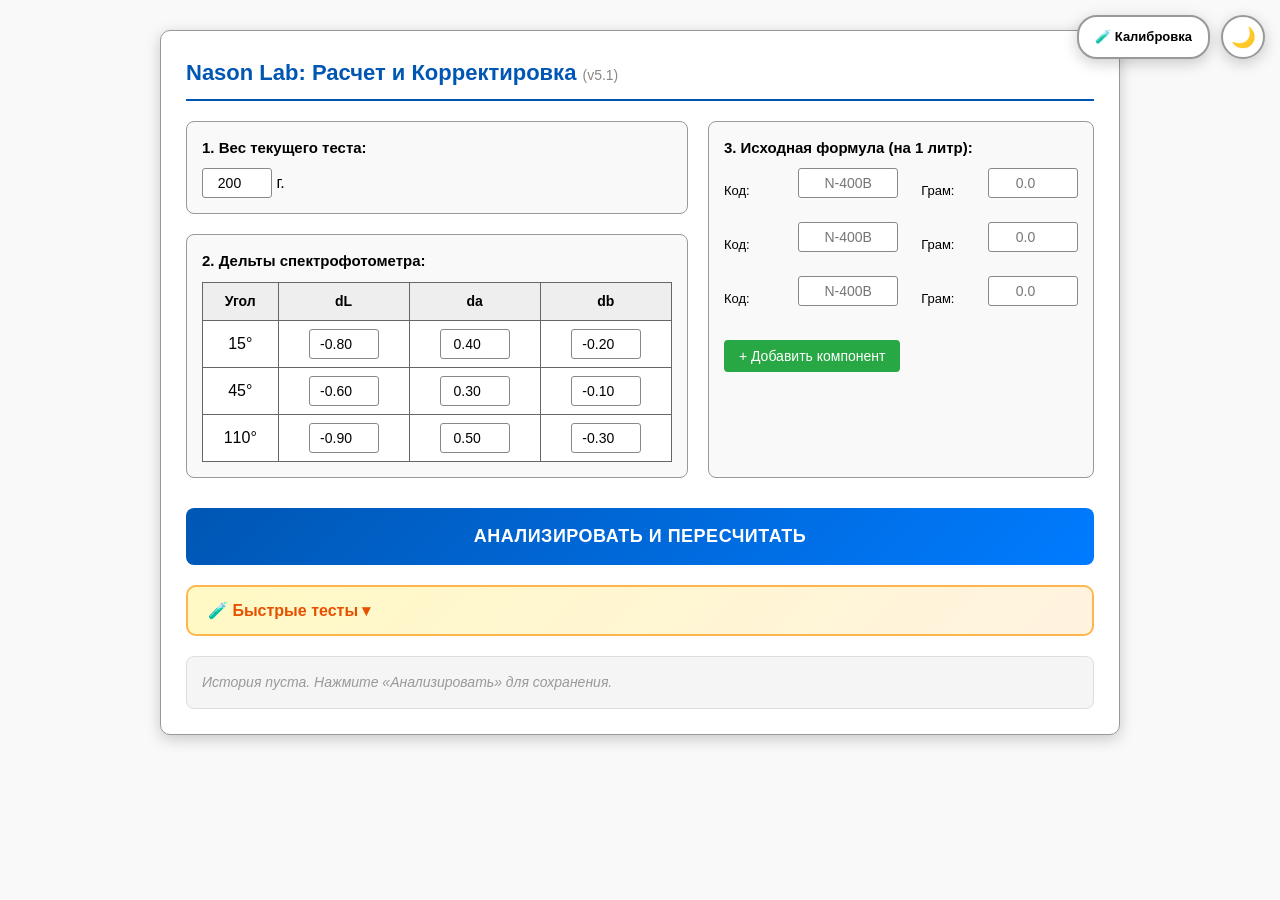
==== index.html @ 90020fb2 "update branch" ====
<!DOCTYPE html>
<html lang="ru">
<head>
    <meta charset="UTF-8">
    <meta name="viewport" content="width=device-width, initial-scale=1.0">
    <title>Nason Lab v5.1</title>
    <link rel="stylesheet" href="style.css">
</head>
<body>

<button class="btn-theme-toggle" id="themeToggle" onclick="toggleTheme()" title="Сменить тему">🌙</button>
<a href="calibration.html" class="btn-calibration-link" title="Калибровка пигментов">🧪 Калибровка</a>

<div class="container">
    <h2>Nason Lab: Расчет и Корректировка <small>(v5.1)</small></h2>

    <div style="display:grid;grid-template-columns:1.3fr 1fr;gap:20px;">
        <!-- ЛЕВАЯ КОЛОНКА: ДАННЫЕ ПРИБОРА -->
        <div>
            <div class="section">
                <strong>1. Вес текущего теста:</strong>
                <input type="number" id="currentWeight" value="200" style="width:70px;"> г.
            </div>
            <div class="section">
                <strong>2. Дельты спектрофотометра:</strong>
                <table>
                    <tr><th>Угол</th><th>dL</th><th>da</th><th>db</th></tr>
                    <tr><td>15°</td><td><input type="number" id="l15" step="0.01" value="-0.80" oninput="validateDelta(this)" onblur="formatDelta(this)" onkeypress="if(event.keyCode===13){this.blur();return false;} return /[0-9.\-]/.test(String.fromCharCode(event.keyCode))"></td><td><input type="number" id="a15" step="0.01" value="0.40" oninput="validateDelta(this)" onblur="formatDelta(this)" onkeypress="if(event.keyCode===13){this.blur();return false;} return /[0-9.\-]/.test(String.fromCharCode(event.keyCode))"></td><td><input type="number" id="b15" step="0.01" value="-0.20" oninput="validateDelta(this)" onblur="formatDelta(this)" onkeypress="if(event.keyCode===13){this.blur();return false;} return /[0-9.\-]/.test(String.fromCharCode(event.keyCode))"></td></tr>
                    <tr><td>45°</td><td><input type="number" id="l45" step="0.01" value="-0.60" oninput="validateDelta(this)" onblur="formatDelta(this)" onkeypress="if(event.keyCode===13){this.blur();return false;} return /[0-9.\-]/.test(String.fromCharCode(event.keyCode))"></td><td><input type="number" id="a45" step="0.01" value="0.30" oninput="validateDelta(this)" onblur="formatDelta(this)" onkeypress="if(event.keyCode===13){this.blur();return false;} return /[0-9.\-]/.test(String.fromCharCode(event.keyCode))"></td><td><input type="number" id="b45" step="0.01" value="-0.10" oninput="validateDelta(this)" onblur="formatDelta(this)" onkeypress="if(event.keyCode===13){this.blur();return false;} return /[0-9.\-]/.test(String.fromCharCode(event.keyCode))"></td></tr>
                    <tr><td>110°</td><td><input type="number" id="l110" step="0.01" value="-0.90" oninput="validateDelta(this)" onblur="formatDelta(this)" onkeypress="if(event.keyCode===13){this.blur();return false;} return /[0-9.\-]/.test(String.fromCharCode(event.keyCode))"></td><td><input type="number" id="a110" step="0.01" value="0.50" oninput="validateDelta(this)" onblur="formatDelta(this)" onkeypress="if(event.keyCode===13){this.blur();return false;} return /[0-9.\-]/.test(String.fromCharCode(event.keyCode))"></td><td><input type="number" id="b110" step="0.01" value="-0.30" oninput="validateDelta(this)" onblur="formatDelta(this)" onkeypress="if(event.keyCode===13){this.blur();return false;} return /[0-9.\-]/.test(String.fromCharCode(event.keyCode))"></td></tr>
                </table>
            </div>
        </div>

        <!-- ПРАВАЯ КОЛОНКА: ФОРМУЛА -->
        <div class="section">
            <strong>3. Исходная формула (на 1 литр):</strong>
            <div id="formulaInputs">
                <div class="formula-row">
                    <span class="label-code">Код:</span>
                    <div class="code-wrapper"><input type="text" class="c-code" value="" placeholder="N-400B" oninput="showPigmentName(this)" onkeypress="return handleCodeEnter(event)"><span class="pigment-label"></span></div>
                    <span class="label-gram">Грам:</span>
                    <input type="number" class="c-val" value="" placeholder="0.0" min="0" step="0.01" oninput="validateGrams(this)" onblur="formatGrams(this)" onkeypress="if(event.keyCode===13){this.blur();return false;} return /[0-9.\-]/.test(String.fromCharCode(event.keyCode))">
                </div>
                <div class="formula-row">
                    <span class="label-code">Код:</span>
                    <div class="code-wrapper"><input type="text" class="c-code" value="" placeholder="N-400B" oninput="showPigmentName(this)" onkeypress="return handleCodeEnter(event)"><span class="pigment-label"></span></div>
                    <span class="label-gram">Грам:</span>
                    <input type="number" class="c-val" value="" placeholder="0.0" min="0" step="0.01" oninput="validateGrams(this)" onblur="formatGrams(this)" onkeypress="if(event.keyCode===13){this.blur();return false;} return /[0-9.\-]/.test(String.fromCharCode(event.keyCode))">
                </div>
                <div class="formula-row">
                    <span class="label-code">Код:</span>
                    <div class="code-wrapper"><input type="text" class="c-code" value="" placeholder="N-400B" oninput="showPigmentName(this)" onkeypress="return handleCodeEnter(event)"><span class="pigment-label"></span></div>
                    <span class="label-gram">Грам:</span>
                    <input type="number" class="c-val" value="" placeholder="0.0" min="0" step="0.01" oninput="validateGrams(this)" onblur="formatGrams(this)" onkeypress="if(event.keyCode===13){this.blur();return false;} return /[0-9.\-]/.test(String.fromCharCode(event.keyCode))">
                </div>
            </div>
            <button class="btn-add" onclick="addRow()">+ Добавить компонент</button>
        </div>
    </div>

    <button class="btn-calc" onclick="calculate()">АНАЛИЗИРОВАТЬ И ПЕРЕСЧИТАТЬ</button>

    <!-- ПАНЕЛЬ БЫСТРЫХ ТЕСТОВ -->
    <button class="btn-quick-tests-toggle" onclick="toggleQuickTests()">🧪 Быстрые тесты ▾</button>
    <div class="quick-tests-panel" id="quickTestsPanel" style="display:none;">
        <h4>🧪 Быстрые тесты — нажми, чтобы загрузить и рассчитать</h4>
        <div class="test-buttons">
            <button class="btn-test" onclick="loadPreset('silver')">⚪ Серебристый металлик</button>
            <button class="btn-test" onclick="loadPreset('red')">🔴 Красный яркий</button>
            <button class="btn-test" onclick="loadPreset('blue')">🔵 Синий глубокий</button>
            <button class="btn-test" onclick="loadPreset('white_pearl')">⚪ Белый перламутр</button>
            <button class="btn-test" onclick="loadPreset('black')">⚫ Чёрный глубокий</button>
            <button class="btn-test" onclick="loadPreset('yellow')">🟡 Жёлтый лимон</button>
            <button class="btn-test" onclick="loadPreset('green')">🟢 Зелёный изумруд</button>
            <button class="btn-test" onclick="loadPreset('grey')">⚫ Серый нейтральный</button>
            <button class="btn-test" onclick="loadPreset('orange')">🟠 Оранжевый</button>
            <button class="btn-test" onclick="loadPreset('violet')">🟣 Фиолетовый</button>
            <button class="btn-test" onclick="loadPreset('too_light')">⬆️ Слишком светло</button>
            <button class="btn-test" onclick="loadPreset('too_dark')">⬇️ Слишком тёмно</button>
            <button class="btn-test" onclick="loadPreset('too_red')">➡️ Слишком красно</button>
            <button class="btn-test" onclick="loadPreset('too_blue')">⬅️ Слишком сине</button>
        </div>
    </div>

    <div id="report"></div>

    <!-- ИСТОРИЯ -->
    <div class="history-panel" id="historyContainer">
        <h4>📜 История расчётов</h4>
        <p class="history-empty">Нажмите «Анализировать» для сохранения.</p>
    </div>

    <!-- ЭКСПОРТ КАЛИБРОВКИ -->
    <div class="history-panel" id="calExportPanel" style="display:none;">
        <h4>✅ Откалиброванные пигменты</h4>
        <p id="calExportInfo" style="font-size:13px;color:var(--text-secondary);"></p>
        <button class="btn-cal" style="font-size:13px;padding:8px 16px;cursor:pointer;" onclick="exportCalibratedFromMain()">📥 Скачать обновлённую базу (JSON)</button>
    </div>
</div>

<script src="app.js"></script>
<script src="test.js"></script>
<script>
// Экспорт калибровки с главной страницы
function exportCalibratedFromMain() {
    const calibrated = getCalibratedVectors();
    if (Object.keys(calibrated).length === 0) {
        alert('Нет откалиброванных пигментов. Сначала откалибруйте пигменты на странице калибровки.');
        return;
    }
    const exportData = {
        system: 'Nason Basecoat Tint (Calibrated)',
        version: '5.1',
        calibratedDate: new Date().toISOString(),
        note: 'Векторы influence рассчитаны по реальным выкрасам.',
        calibratedPigments: {}
    };
    for (const [code, data] of Object.entries(calibrated)) {
        exportData.calibratedPigments[`N-${code}`] = {
            influence: { dL: data.dL, da: data.da, db: data.db },
            measuredGrams: data.grams,
            baseWeight: data.baseWeight,
            measuredDate: data.date
        };
    }
    const blob = new Blob([JSON.stringify(exportData, null, 2)], { type: 'application/json' });
    const url = URL.createObjectURL(blob);
    const a = document.createElement('a');
    a.href = url;
    a.download = `nason-calibrated-vectors-${new Date().toISOString().slice(0,10)}.json`;
    a.click();
    URL.revokeObjectURL(url);
}
</script>
</body>
</html>
---- style.css ----
/* ============================================
   Nason Lab v4.8 — Стили приложения
   ============================================ */

:root {
    --bg: #ffffff;
    --bg-light: #f9f9f9;
    --bg-section: #f9f9f9;
    --bg-table: #ffffff;
    --bg-th: #eeeeee;
    --bg-input: #ffffff;
    --bg-quick-tests: linear-gradient(135deg, #fff9c4, #fff3e0);
    --bg-quick-tests-btn: #ffffff;
    --bg-report: linear-gradient(135deg, #e8f5e9, #c8e6c9);
    --bg-report-card: rgba(255,255,255,0.7);
    --bg-report-cards-container: #fff3e0;
    --bg-formula-card: #e3f2fd;
    --bg-details: #ffffff;
    --bg-history: #f5f5f5;
    --bg-history-item: #ffffff;
    --bg-delta-bar: #f8f9fa;
    --text: #000000;
    --text-secondary: #666666;
    --text-tertiary: #888888;
    --border: #999999;
    --border-light: #cccccc;
    --border-input: #888888;
    --border-table: #666666;
    --accent: #0056b3;
    --accent-hover: #004494;
    --success: #28a745;
    --danger: #dc3545;
    --orange: #ff9800;
    --shadow: 0 4px 15px rgba(0,0,0,0.2);
    --radius: 10px;
}

/* Тёмная тема */
:root.dark-theme {
    --bg: #121212;
    --bg-light: #0a0a0a;
    --bg-section: #1e1e1e;
    --bg-table: #252525;
    --bg-th: #333333;
    --bg-input: #2d2d2d;
    --bg-quick-tests: linear-gradient(135deg, #1a1200, #2d1f00);
    --bg-quick-tests-btn: #252525;
    --bg-report: linear-gradient(135deg, #0a2e0a, #0a2020);
    --bg-report-card: #1a1a1a;
    --bg-report-cards-container: #2d1f00;
    --bg-formula-card: #0a1a2e;
    --bg-details: #252525;
    --bg-history: #1e1e1e;
    --bg-history-item: #252525;
    --bg-delta-bar: #252525;
    --text: #ffffff;
    --text-secondary: #d0d0d0;
    --text-tertiary: #888888;
    --border: #404040;
    --border-light: #505050;
    --border-input: #505050;
    --border-table: #505050;
    --accent: #5cb3ff;
    --accent-hover: #7dc4ff;
    --success: #7dd87d;
    --danger: #ff6b6b;
    --orange: #ffb74d;
    --shadow: 0 4px 15px rgba(0,0,0,0.6);
}

* { box-sizing: border-box; margin: 0; padding: 0; }

html, body {
    background: var(--bg-light) !important;
    color: var(--text) !important;
    font-family: 'Segoe UI', Arial, sans-serif;
    padding: 15px;
    line-height: 1.5;
    transition: background 0.3s, color 0.3s;
}

.container {
    max-width: 960px;
    margin: auto;
    background: var(--bg) !important;
    padding: 25px;
    border-radius: var(--radius);
    box-shadow: var(--shadow);
    border: 1px solid var(--border);
    transition: background 0.3s, border 0.3s;
}

h2 {
    color: var(--accent);
    border-bottom: 2px solid var(--accent);
    margin: 0 0 20px 0;
    padding-bottom: 10px;
    font-size: 22px;
}

h2 small { color: var(--text-tertiary); font-size: 14px; font-weight: normal; }

.section {
    background: var(--bg-section) !important;
    padding: 15px;
    border-radius: 8px;
    margin-bottom: 20px;
    border: 1px solid var(--border);
    transition: background 0.3s, border 0.3s;
}

.section strong {
    display: block;
    margin-bottom: 8px;
    font-size: 15px;
}

/* Таблицы */
table {
    width: 100%;
    border-collapse: collapse;
    background: var(--bg-table) !important;
    margin-top: 10px;
}

th, td {
    border: 1px solid var(--border-table);
    padding: 8px;
    text-align: center;
    color: var(--text) !important;
}

th {
    background: var(--bg-th) !important;
    font-weight: bold;
    font-size: 14px;
}

/* Поля ввода */
input[type="number"],
input[type="text"] {
    max-width: 100px;
    padding: 6px 8px;
    border: 1px solid var(--border-input);
    background: var(--bg-input) !important;
    color: var(--text) !important;
    border-radius: 3px;
    font-size: 14px;
    text-align: center;
}

input[type="number"]:focus,
input[type="text"]:focus {
    outline: none;
    border-color: var(--accent);
    box-shadow: 0 0 0 2px rgba(0,86,179,0.2);
}

/* Ошибка валидации */
.input-error {
    border-color: #dc3545 !important;
    box-shadow: 0 0 0 2px rgba(220,53,69,0.25) !important;
    animation: shake 0.3s ease;
}

@keyframes shake {
    0%, 100% { transform: translateX(0); }
    25% { transform: translateX(-3px); }
    75% { transform: translateX(3px); }
}

/* Поля дельт в таблице — компактные */
.section table input[type="number"] {
    max-width: 70px;
    width: 100%;
}

/* Кнопки */
.btn-calc {
    width: 100%;
    padding: 18px;
    background: linear-gradient(135deg, var(--accent), #007bff);
    color: #ffffff;
    border: none;
    border-radius: 8px;
    font-size: 18px;
    cursor: pointer;
    font-weight: bold;
    margin-top: 10px;
    transition: all 0.2s;
    letter-spacing: 0.5px;
}

.btn-calc:hover {
    background: linear-gradient(135deg, var(--accent-hover), #0069d9);
    box-shadow: 0 4px 12px rgba(0,86,179,0.4);
    transform: translateY(-1px);
}

.btn-calc:active { transform: translateY(0); }

.btn-add {
    background: var(--success);
    color: white;
    border: none;
    padding: 8px 15px;
    border-radius: 4px;
    cursor: pointer;
    margin-top: 10px;
    font-size: 14px;
    transition: background 0.2s;
}

.btn-add:hover { background: #218838; }

.btn-clear-history {
    background: var(--danger);
    color: white;
    border: none;
    padding: 8px 15px;
    border-radius: 4px;
    cursor: pointer;
    font-size: 13px;
    margin-left: 10px;
}

.btn-clear-history:hover { background: #c82333; }

/* Кнопка смены темы */
.btn-theme-toggle {
    position: fixed;
    top: 15px;
    right: 15px;
    width: 44px;
    height: 44px;
    border-radius: 50%;
    border: 2px solid var(--border);
    background: var(--bg);
    color: var(--text);
    font-size: 20px;
    cursor: pointer;
    z-index: 1000;
    transition: all 0.3s;
    display: flex;
    align-items: center;
    justify-content: center;
    box-shadow: var(--shadow);
}

.btn-theme-toggle:hover {
    transform: scale(1.1);
    border-color: var(--accent);
}

.btn-calibration-link {
    position: fixed;
    top: 15px;
    right: 70px;
    padding: 10px 16px;
    border-radius: 20px;
    border: 2px solid var(--border);
    background: var(--bg);
    color: var(--text);
    font-size: 13px;
    font-weight: 600;
    text-decoration: none;
    z-index: 1000;
    transition: all 0.3s;
    display: flex;
    align-items: center;
    gap: 5px;
    box-shadow: var(--shadow);
}

.btn-calibration-link:hover {
    border-color: var(--accent);
    transform: scale(1.05);
}

/* Результат */
#report {
    margin-top: 20px;
    padding: 20px;
    background: var(--bg-report) !important;
    border-left: 6px solid var(--success);
    border-radius: 0 8px 8px 0;
    display: none;
    color: var(--text) !important;
    font-size: 15px;
    animation: fadeIn 0.3s ease;
    transition: background 0.3s;
}

@keyframes fadeIn {
    from { opacity: 0; transform: translateY(10px); }
    to { opacity: 1; transform: translateY(0); }
}

#report h3 { margin-bottom: 12px; }
#report hr { border: none; border-top: 1px solid var(--border-light); margin: 15px 0; }

/* Секции отчёта */
.report-section {
    padding: 15px;
    border-radius: 8px;
    margin: 15px 0;
}

.report-in-tolerance {
    background: var(--bg-report);
    border-left: 5px solid var(--success);
}

.report-corrections {
    background: var(--bg-report-cards-container);
    border-left: 5px solid var(--orange);
}

.report-new-formula {
    background: var(--bg-formula-card);
    border-left: 5px solid var(--accent);
}

/* Карточки коррекций */
.correction-card {
    margin: 8px 0;
    padding: 12px 15px;
    background: var(--bg-report-card);
    border-radius: 6px;
    border-left: 4px solid var(--success);
    transition: background 0.3s;
}

:root:not(.dark-theme) .correction-card {
    background: #ffffff;
    border: 1px solid rgba(0,0,0,0.12);
    box-shadow: 0 1px 3px rgba(0,0,0,0.08);
}

:root.dark-theme .correction-card {
    background: #1e1e1e;
    border: 1px solid rgba(255,255,255,0.1);
}

.correction-card .grams {
    font-size: 18px;
    font-weight: bold;
    color: var(--success);
}

:root.dark-theme .correction-card .grams {
    color: #81c784;
}

.correction-card .pigment-name {
    font-weight: bold;
    color: var(--text);
}

:root.dark-theme .correction-card .pigment-name {
    color: #e0e0e0;
}

.correction-card .reason {
    font-size: 13px;
    color: var(--text-secondary);
    margin-top: 4px;
}

.delta-bar-bg {
    background: var(--bg-delta-bar);
    padding: 12px;
    border-radius: 6px;
    margin: 10px 0;
    transition: background 0.3s;
}

/* Визуализация дельт — градиентные бары */
.delta-bar-container {
    margin: 8px 0;
    display: flex;
    align-items: center;
    gap: 10px;
}

.delta-bar-label {
    min-width: 40px;
    font-weight: bold;
    font-size: 14px;
}

.delta-bar {
    flex: 1;
    height: 28px;
    border-radius: 4px;
    position: relative;
    overflow: hidden;
    border: 1px solid var(--border);
}

:root:not(.dark-theme) .delta-bar {
    border-color: #888;
}

.delta-bar-value {
    position: absolute;
    left: 50%;
    top: 50%;
    transform: translate(-50%, -50%);
    font-weight: bold;
    font-size: 13px;
    text-shadow: 0 1px 2px rgba(0,0,0,0.8), 0 0 4px rgba(0,0,0,0.5);
    color: #ffffff;
    white-space: nowrap;
}

/* В тёмной теме — более яркий текст на барах */
:root.dark-theme .delta-bar-value {
    text-shadow: 0 1px 3px rgba(0,0,0,1), 0 0 6px rgba(0,0,0,0.8);
    color: #ffffff;
}

/* Градиенты для осей */
.delta-bar-lightness {
    /* Светлота: от чёрного (слева, тёмное) к белому (справа, светлое) */
    background: linear-gradient(to right, #000000 0%, #555555 25%, #999999 50%, #cccccc 75%, #ffffff 100%);
}

.delta-bar-redgreen {
    /* a-ось: от зелёного (слева, -a) к красному (справа, +a) */
    background: linear-gradient(to right, #00b300 0%, #66cc66 25%, #ffffff 50%, #ff6666 75%, #cc0000 100%);
}

.delta-bar-yellowblue {
    /* b-ось: от синего (слева, -b) к жёлтому (справа, +b) */
    background: linear-gradient(to right, #0066cc 0%, #3399ff 25%, #ffffff 50%, #ffe066 75%, #ffcc00 100%);
}

/* Индикаторы отклонения */
.deviation-tag {
    display: inline-block;
    padding: 3px 10px;
    border-radius: 12px;
    font-size: 13px;
    font-weight: bold;
    margin: 2px;
}

.deviation-tag.dark {
    background: #37474f;
    color: #eceff1;
}

.deviation-tag.light {
    background: #f5f5f5;
    color: #333;
    border: 1px solid #ccc;
}

.deviation-tag.red {
    background: #ffebee;
    color: #c62828;
    border: 1px solid #ef9a9a;
}

.deviation-tag.green {
    background: var(--bg-report);
    color: var(--success);
    border: 1px solid #a5d6a7;
}

.deviation-tag.yellow {
    background: #fff8e1;
    color: #f57f17;
    border: 1px solid #ffe082;
}

.deviation-tag.blue {
    background: #e3f2fd;
    color: #1565c0;
    border: 1px solid #90caf9;
}

.deviation-tag.ok {
    background: var(--bg-report);
    color: var(--success);
    border: 1px solid #4caf50;
}

/* Формула — строки компонентов */
.formula-row {
    display: grid;
    grid-template-columns: auto 130px auto 90px;
    align-items: start;
    gap: 4px 8px;
    margin-bottom: 8px;
}

.formula-row input { width: 100%; text-align: center; }

/* Метки */
.label-code {
    font-size: 13px;
    white-space: nowrap;
    align-self: center;
}

.label-gram {
    font-size: 13px;
    white-space: nowrap;
    align-self: center;
}

/* Обёртка для кода + названия */
.code-wrapper {
    display: flex;
    flex-direction: column;
    align-items: center;
}

.code-wrapper input.c-code {
    margin-bottom: 1px;
}

/* Название пигмента под кодом */
.pigment-label {
    font-size: 11px;
    color: #666;
    font-style: italic;
    min-height: 15px;
    line-height: 15px;
    width: 100%;
    white-space: nowrap;
    overflow: hidden;
    text-overflow: ellipsis;
    text-align: center;
}

/* История */
.history-panel {
    margin-top: 20px;
    padding: 15px;
    background: #f5f5f5 !important;
    border-radius: 8px;
    border: 1px solid #ddd;
}

.history-panel h4 {
    margin-bottom: 10px;
    color: #333;
}

.history-item {
    background: white;
    border: 1px solid #ddd;
    border-radius: 6px;
    padding: 10px 12px;
    margin-bottom: 8px;
    cursor: pointer;
    transition: all 0.2s;
    font-size: 13px;
}

.history-item:hover {
    border-color: var(--blue);
    box-shadow: 0 2px 8px rgba(0,86,179,0.15);
}

.history-item .history-date {
    font-size: 11px;
    color: #888;
}

.history-item .history-summary {
    margin-top: 4px;
    color: #333;
}

.history-empty {
    color: #999;
    font-style: italic;
    font-size: 14px;
}

/* Детали */
details {
    margin-top: 15px;
    background: white;
    border-radius: 6px;
    border: 1px solid #ddd;
}

details summary {
    cursor: pointer;
    padding: 10px 15px;
    font-size: 14px;
    color: #666;
    user-select: none;
}

details summary:hover { color: var(--blue); }

details table { margin: 0; }

/* Утилиты */
.text-center { text-align: center; }
.mt-10 { margin-top: 10px; }
.mb-10 { margin-bottom: 10px; }

/* Адаптивность */
@media (max-width: 700px) {
    .container { padding: 15px; }
    h2 { font-size: 18px; }
    .grid-2 { grid-template-columns: 1fr !important; }
    .test-buttons { grid-template-columns: 1fr !important; }
}

/* Панель быстрых тестов */
.quick-tests-panel {
    margin-top: 15px;
    padding: 20px;
    background: linear-gradient(135deg, #fff9c4, #fff3e0);
    border-radius: 10px;
    border: 2px solid #ffb74d;
}

.quick-tests-panel h4 {
    margin-bottom: 15px;
    color: #e65100;
    font-size: 16px;
}

/* Кнопка переключения быстрых тестов */
.btn-quick-tests-toggle {
    width: 100%;
    padding: 14px 20px;
    background: linear-gradient(135deg, #fff9c4, #fff3e0);
    color: #e65100;
    border: 2px solid #ffb74d;
    border-radius: 10px;
    cursor: pointer;
    font-size: 16px;
    font-weight: 600;
    transition: all 0.2s;
    margin-top: 20px;
    text-align: left;
}

.btn-quick-tests-toggle:hover {
    background: linear-gradient(135deg, #fff3e0, #ffe0b2);
    box-shadow: 0 2px 8px rgba(255,183,77,0.3);
}

.btn-quick-tests-toggle:active {
    transform: scale(0.99);
}

.btn-quick-tests-toggle.expanded {
    border-radius: 10px 10px 0 0;
    margin-top: 25px;
    margin-bottom: 0;
}

.test-buttons {
    display: grid;
    grid-template-columns: repeat(auto-fill, minmax(180px, 1fr));
    gap: 10px;
}

.btn-test {
    background: white;
    color: #333;
    border: 2px solid #ffb74d;
    padding: 12px 15px;
    border-radius: 8px;
    cursor: pointer;
    font-size: 14px;
    font-weight: 600;
    transition: all 0.2s;
    text-align: center;
}

.btn-test:hover {
    background: #ffb74d;
    color: white;
    transform: translateY(-2px);
    box-shadow: 0 4px 12px rgba(255,183,77,0.4);
}

.btn-test:active {
    transform: translateY(0);
}
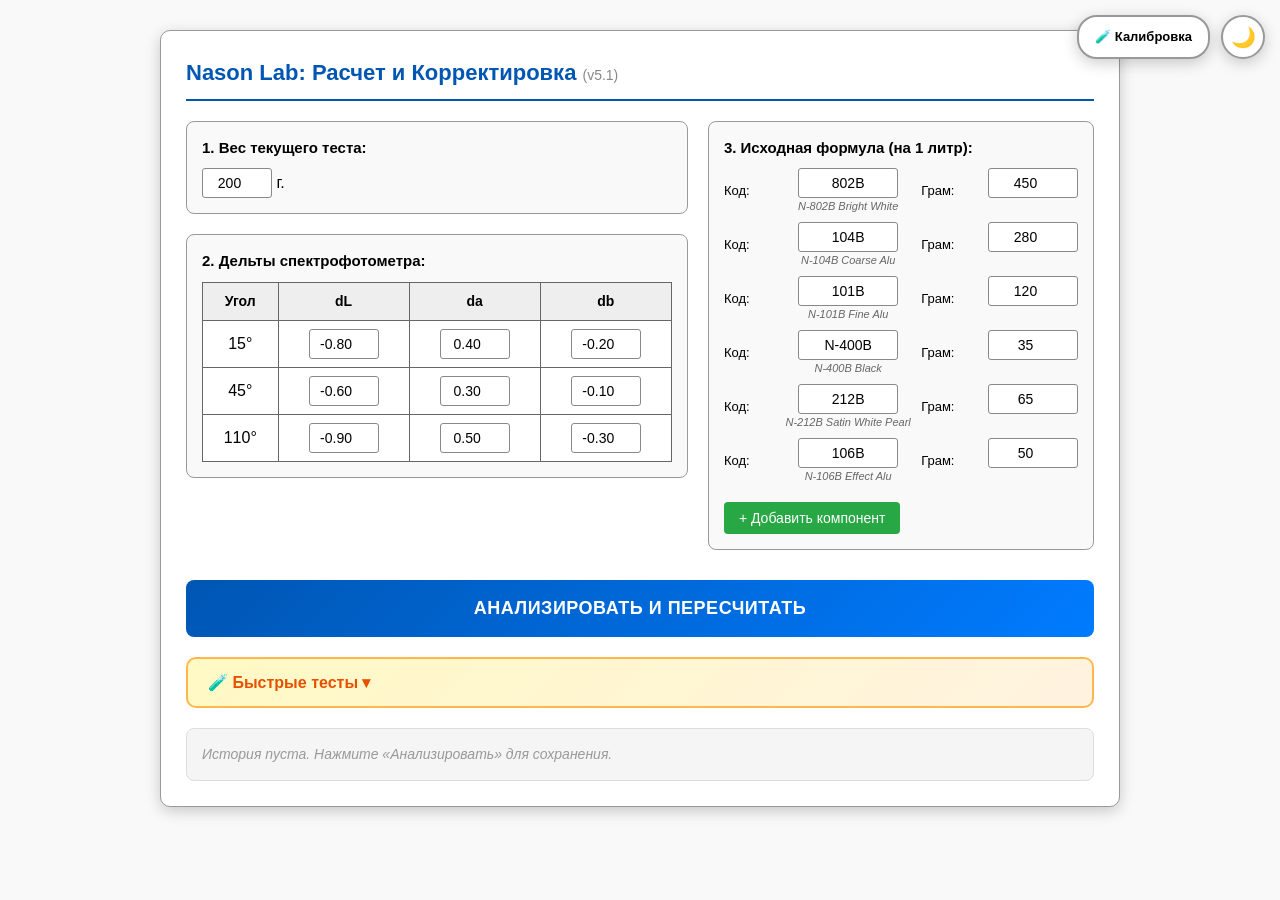
==== commit 7b73c7a2: "добавил проект колор и удалил 2 тестовых .txt файла" ====
--- a/index.html
+++ b/index.html
@@ -38,21 +38,39 @@
             <div id="formulaInputs">
                 <div class="formula-row">
                     <span class="label-code">Код:</span>
-                    <div class="code-wrapper"><input type="text" class="c-code" value="" placeholder="N-400B" oninput="showPigmentName(this)" onkeypress="return handleCodeEnter(event)"><span class="pigment-label"></span></div>
+                    <div class="code-wrapper"><input type="text" class="c-code" value="802B" placeholder="N-400B" oninput="showPigmentName(this)" onkeypress="return handleCodeEnter(event)"><span class="pigment-label"></span></div>
                     <span class="label-gram">Грам:</span>
-                    <input type="number" class="c-val" value="" placeholder="0.0" min="0" step="0.01" oninput="validateGrams(this)" onblur="formatGrams(this)" onkeypress="if(event.keyCode===13){this.blur();return false;} return /[0-9.\-]/.test(String.fromCharCode(event.keyCode))">
+                    <input type="number" class="c-val" value="450" placeholder="0.0" min="0" step="0.01" oninput="validateGrams(this)" onblur="formatGrams(this)" onkeypress="if(event.keyCode===13){this.blur();return false;} return /[0-9.\-]/.test(String.fromCharCode(event.keyCode))">
                 </div>
                 <div class="formula-row">
                     <span class="label-code">Код:</span>
-                    <div class="code-wrapper"><input type="text" class="c-code" value="" placeholder="N-400B" oninput="showPigmentName(this)" onkeypress="return handleCodeEnter(event)"><span class="pigment-label"></span></div>
+                    <div class="code-wrapper"><input type="text" class="c-code" value="104B" placeholder="N-400B" oninput="showPigmentName(this)" onkeypress="return handleCodeEnter(event)"><span class="pigment-label"></span></div>
                     <span class="label-gram">Грам:</span>
-                    <input type="number" class="c-val" value="" placeholder="0.0" min="0" step="0.01" oninput="validateGrams(this)" onblur="formatGrams(this)" onkeypress="if(event.keyCode===13){this.blur();return false;} return /[0-9.\-]/.test(String.fromCharCode(event.keyCode))">
+                    <input type="number" class="c-val" value="280" placeholder="0.0" min="0" step="0.01" oninput="validateGrams(this)" onblur="formatGrams(this)" onkeypress="if(event.keyCode===13){this.blur();return false;} return /[0-9.\-]/.test(String.fromCharCode(event.keyCode))">
                 </div>
                 <div class="formula-row">
                     <span class="label-code">Код:</span>
-                    <div class="code-wrapper"><input type="text" class="c-code" value="" placeholder="N-400B" oninput="showPigmentName(this)" onkeypress="return handleCodeEnter(event)"><span class="pigment-label"></span></div>
+                    <div class="code-wrapper"><input type="text" class="c-code" value="101B" placeholder="N-400B" oninput="showPigmentName(this)" onkeypress="return handleCodeEnter(event)"><span class="pigment-label"></span></div>
                     <span class="label-gram">Грам:</span>
-                    <input type="number" class="c-val" value="" placeholder="0.0" min="0" step="0.01" oninput="validateGrams(this)" onblur="formatGrams(this)" onkeypress="if(event.keyCode===13){this.blur();return false;} return /[0-9.\-]/.test(String.fromCharCode(event.keyCode))">
+                    <input type="number" class="c-val" value="120" placeholder="0.0" min="0" step="0.01" oninput="validateGrams(this)" onblur="formatGrams(this)" onkeypress="if(event.keyCode===13){this.blur();return false;} return /[0-9.\-]/.test(String.fromCharCode(event.keyCode))">
+                </div>
+                <div class="formula-row">
+                    <span class="label-code">Код:</span>
+                    <div class="code-wrapper"><input type="text" class="c-code" value="N-400B" placeholder="N-400B" oninput="showPigmentName(this)" onkeypress="return handleCodeEnter(event)"><span class="pigment-label"></span></div>
+                    <span class="label-gram">Грам:</span>
+                    <input type="number" class="c-val" value="35" placeholder="0.0" min="0" step="0.01" oninput="validateGrams(this)" onblur="formatGrams(this)" onkeypress="if(event.keyCode===13){this.blur();return false;} return /[0-9.\-]/.test(String.fromCharCode(event.keyCode))">
+                </div>
+                <div class="formula-row">
+                    <span class="label-code">Код:</span>
+                    <div class="code-wrapper"><input type="text" class="c-code" value="212B" placeholder="N-400B" oninput="showPigmentName(this)" onkeypress="return handleCodeEnter(event)"><span class="pigment-label"></span></div>
+                    <span class="label-gram">Грам:</span>
+                    <input type="number" class="c-val" value="65" placeholder="0.0" min="0" step="0.01" oninput="validateGrams(this)" onblur="formatGrams(this)" onkeypress="if(event.keyCode===13){this.blur();return false;} return /[0-9.\-]/.test(String.fromCharCode(event.keyCode))">
+                </div>
+                <div class="formula-row">
+                    <span class="label-code">Код:</span>
+                    <div class="code-wrapper"><input type="text" class="c-code" value="106B" placeholder="N-400B" oninput="showPigmentName(this)" onkeypress="return handleCodeEnter(event)"><span class="pigment-label"></span></div>
+                    <span class="label-gram">Грам:</span>
+                    <input type="number" class="c-val" value="50" placeholder="0.0" min="0" step="0.01" oninput="validateGrams(this)" onblur="formatGrams(this)" onkeypress="if(event.keyCode===13){this.blur();return false;} return /[0-9.\-]/.test(String.fromCharCode(event.keyCode))">
                 </div>
             </div>
             <button class="btn-add" onclick="addRow()">+ Добавить компонент</button>
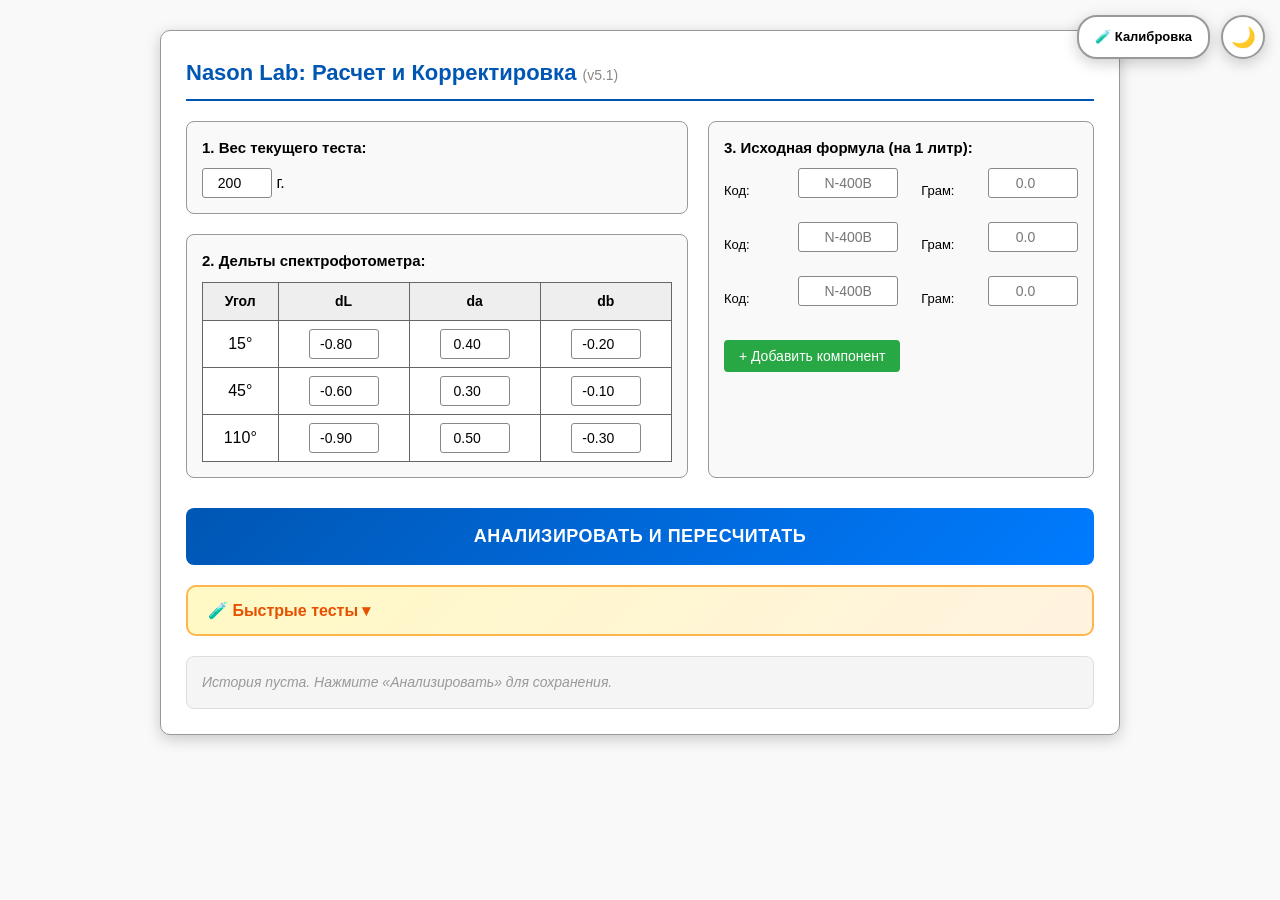
==== commit e6da1afb: "Очистка формы исходной формулы: удалены тестовые данные, оставлено 3 пустых поля с плейсхолдерами" ====
--- a/index.html
+++ b/index.html
@@ -38,39 +38,21 @@
             <div id="formulaInputs">
                 <div class="formula-row">
                     <span class="label-code">Код:</span>
-                    <div class="code-wrapper"><input type="text" class="c-code" value="802B" placeholder="N-400B" oninput="showPigmentName(this)" onkeypress="return handleCodeEnter(event)"><span class="pigment-label"></span></div>
+                    <div class="code-wrapper"><input type="text" class="c-code" placeholder="N-400B" oninput="showPigmentName(this)" onkeypress="return handleCodeEnter(event)"><span class="pigment-label"></span></div>
                     <span class="label-gram">Грам:</span>
-                    <input type="number" class="c-val" value="450" placeholder="0.0" min="0" step="0.01" oninput="validateGrams(this)" onblur="formatGrams(this)" onkeypress="if(event.keyCode===13){this.blur();return false;} return /[0-9.\-]/.test(String.fromCharCode(event.keyCode))">
+                    <input type="number" class="c-val" placeholder="0.0" min="0" step="0.01" oninput="validateGrams(this)" onblur="formatGrams(this)" onkeypress="if(event.keyCode===13){this.blur();return false;} return /[0-9.\-]/.test(String.fromCharCode(event.keyCode))">
                 </div>
                 <div class="formula-row">
                     <span class="label-code">Код:</span>
-                    <div class="code-wrapper"><input type="text" class="c-code" value="104B" placeholder="N-400B" oninput="showPigmentName(this)" onkeypress="return handleCodeEnter(event)"><span class="pigment-label"></span></div>
+                    <div class="code-wrapper"><input type="text" class="c-code" placeholder="N-400B" oninput="showPigmentName(this)" onkeypress="return handleCodeEnter(event)"><span class="pigment-label"></span></div>
                     <span class="label-gram">Грам:</span>
-                    <input type="number" class="c-val" value="280" placeholder="0.0" min="0" step="0.01" oninput="validateGrams(this)" onblur="formatGrams(this)" onkeypress="if(event.keyCode===13){this.blur();return false;} return /[0-9.\-]/.test(String.fromCharCode(event.keyCode))">
+                    <input type="number" class="c-val" placeholder="0.0" min="0" step="0.01" oninput="validateGrams(this)" onblur="formatGrams(this)" onkeypress="if(event.keyCode===13){this.blur();return false;} return /[0-9.\-]/.test(String.fromCharCode(event.keyCode))">
                 </div>
                 <div class="formula-row">
                     <span class="label-code">Код:</span>
-                    <div class="code-wrapper"><input type="text" class="c-code" value="101B" placeholder="N-400B" oninput="showPigmentName(this)" onkeypress="return handleCodeEnter(event)"><span class="pigment-label"></span></div>
+                    <div class="code-wrapper"><input type="text" class="c-code" placeholder="N-400B" oninput="showPigmentName(this)" onkeypress="return handleCodeEnter(event)"><span class="pigment-label"></span></div>
                     <span class="label-gram">Грам:</span>
-                    <input type="number" class="c-val" value="120" placeholder="0.0" min="0" step="0.01" oninput="validateGrams(this)" onblur="formatGrams(this)" onkeypress="if(event.keyCode===13){this.blur();return false;} return /[0-9.\-]/.test(String.fromCharCode(event.keyCode))">
-                </div>
-                <div class="formula-row">
-                    <span class="label-code">Код:</span>
-                    <div class="code-wrapper"><input type="text" class="c-code" value="N-400B" placeholder="N-400B" oninput="showPigmentName(this)" onkeypress="return handleCodeEnter(event)"><span class="pigment-label"></span></div>
-                    <span class="label-gram">Грам:</span>
-                    <input type="number" class="c-val" value="35" placeholder="0.0" min="0" step="0.01" oninput="validateGrams(this)" onblur="formatGrams(this)" onkeypress="if(event.keyCode===13){this.blur();return false;} return /[0-9.\-]/.test(String.fromCharCode(event.keyCode))">
-                </div>
-                <div class="formula-row">
-                    <span class="label-code">Код:</span>
-                    <div class="code-wrapper"><input type="text" class="c-code" value="212B" placeholder="N-400B" oninput="showPigmentName(this)" onkeypress="return handleCodeEnter(event)"><span class="pigment-label"></span></div>
-                    <span class="label-gram">Грам:</span>
-                    <input type="number" class="c-val" value="65" placeholder="0.0" min="0" step="0.01" oninput="validateGrams(this)" onblur="formatGrams(this)" onkeypress="if(event.keyCode===13){this.blur();return false;} return /[0-9.\-]/.test(String.fromCharCode(event.keyCode))">
-                </div>
-                <div class="formula-row">
-                    <span class="label-code">Код:</span>
-                    <div class="code-wrapper"><input type="text" class="c-code" value="106B" placeholder="N-400B" oninput="showPigmentName(this)" onkeypress="return handleCodeEnter(event)"><span class="pigment-label"></span></div>
-                    <span class="label-gram">Грам:</span>
-                    <input type="number" class="c-val" value="50" placeholder="0.0" min="0" step="0.01" oninput="validateGrams(this)" onblur="formatGrams(this)" onkeypress="if(event.keyCode===13){this.blur();return false;} return /[0-9.\-]/.test(String.fromCharCode(event.keyCode))">
+                    <input type="number" class="c-val" placeholder="0.0" min="0" step="0.01" oninput="validateGrams(this)" onblur="formatGrams(this)" onkeypress="if(event.keyCode===13){this.blur();return false;} return /[0-9.\-]/.test(String.fromCharCode(event.keyCode))">
                 </div>
             </div>
             <button class="btn-add" onclick="addRow()">+ Добавить компонент</button>
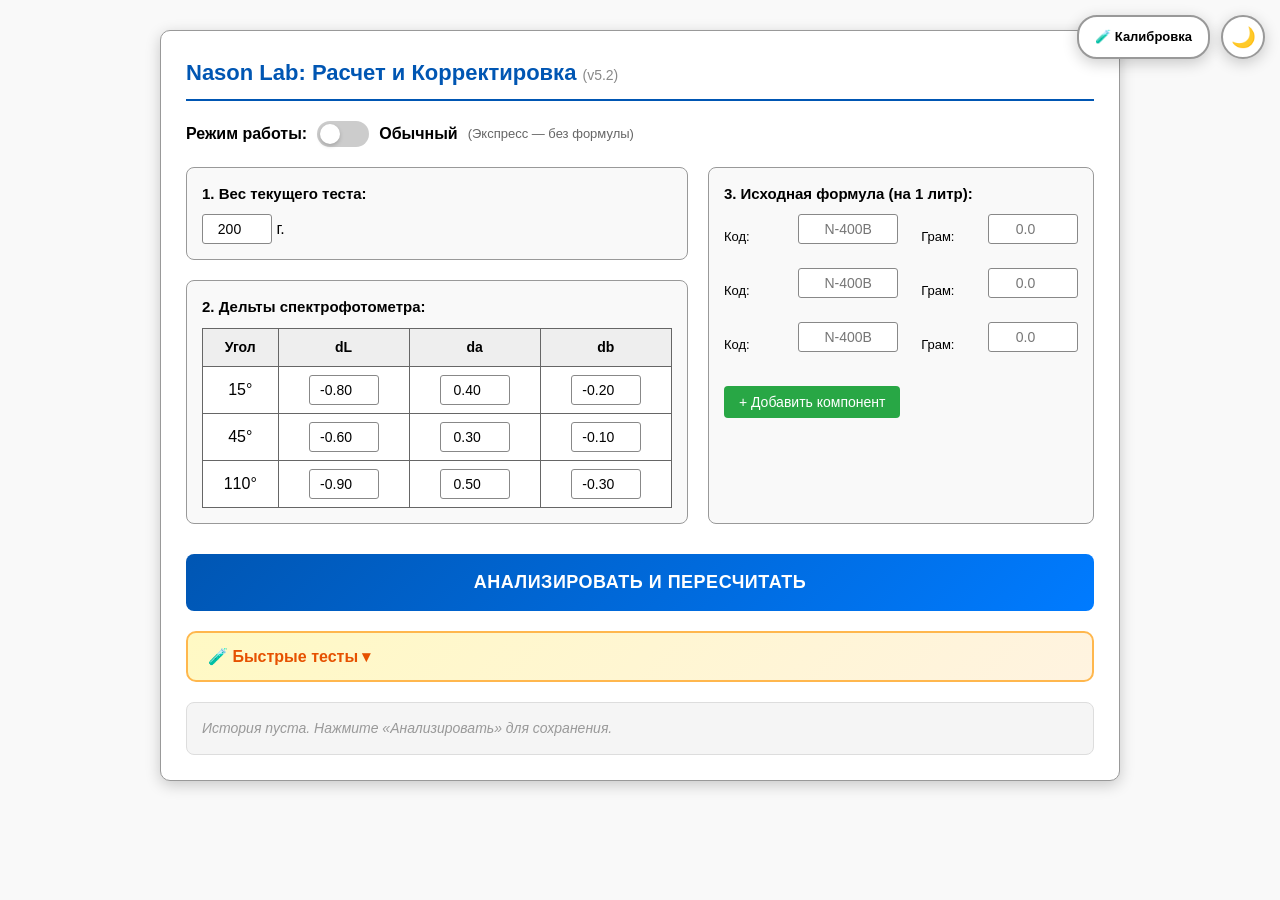
==== commit 124248f1: "Nason Lab v5.2: Добавлен Экспресс-режим корректировки без формулы на литр - Переключатель режимов (О" ====
--- a/index.html
+++ b/index.html
@@ -12,9 +12,20 @@
 <a href="calibration.html" class="btn-calibration-link" title="Калибровка пигментов">🧪 Калибровка</a>
 
 <div class="container">
-    <h2>Nason Lab: Расчет и Корректировка <small>(v5.1)</small></h2>
+    <h2>Nason Lab: Расчет и Корректировка <small>(v5.2)</small></h2>
 
-    <div style="display:grid;grid-template-columns:1.3fr 1fr;gap:20px;">
+    <!-- ПЕРЕКЛЮЧАТЕЛЬ РЕЖИМОВ -->
+    <div class="mode-switch-container" style="margin-bottom: 20px; display: flex; align-items: center; gap: 10px;">
+        <span style="font-weight: bold; color: var(--text-primary);">Режим работы:</span>
+        <label class="switch">
+            <input type="checkbox" id="modeToggle" onchange="toggleMode()">
+            <span class="slider"></span>
+        </label>
+        <span id="modeLabel" style="font-weight: bold; color: var(--accent-color);">Обычный</span>
+        <span style="color: var(--text-secondary); font-size: 13px;">(Экспресс — без формулы)</span>
+    </div>
+
+    <div style="display:grid;grid-template-columns:1.3fr 1fr;gap:20px;" id="mainGrid">
         <!-- ЛЕВАЯ КОЛОНКА: ДАННЫЕ ПРИБОРА -->
         <div>
             <div class="section">
@@ -33,7 +44,7 @@
         </div>
 
         <!-- ПРАВАЯ КОЛОНКА: ФОРМУЛА -->
-        <div class="section">
+        <div class="section" id="formulaSection">
             <strong>3. Исходная формула (на 1 литр):</strong>
             <div id="formulaInputs">
                 <div class="formula-row">
@@ -56,6 +67,16 @@
                 </div>
             </div>
             <button class="btn-add" onclick="addRow()">+ Добавить компонент</button>
+        </div>
+
+        <!-- ЭКСПРЕСС РЕЖИМ: ИНФО БЛОК (скрыт по умолчанию) -->
+        <div class="section" id="expressInfoSection" style="display:none;">
+            <strong style="color: var(--accent-color);">🚀 Экспресс-режим</strong>
+            <p style="font-size: 13px; color: var(--text-secondary); margin-top: 10px;">
+                Расчет корректировки производится напрямую от веса в стакане и текущих дельт.<br>
+                Используется упрощенная логика на основе силы пигментов системы <strong>Nason Basecoat Tint</strong>.<br>
+                Формула на литр не требуется.
+            </p>
         </div>
     </div>
 
--- a/style.css
+++ b/style.css
@@ -690,3 +690,57 @@
 .btn-test:active {
     transform: translateY(0);
 }
+
+/* Стили переключателя режимов (toggle switch) */
+.switch {
+    position: relative;
+    display: inline-block;
+    width: 52px;
+    height: 26px;
+}
+
+.switch input {
+    opacity: 0;
+    width: 0;
+    height: 0;
+}
+
+.slider {
+    position: absolute;
+    cursor: pointer;
+    top: 0;
+    left: 0;
+    right: 0;
+    bottom: 0;
+    background-color: var(--border-light);
+    transition: 0.3s;
+    border-radius: 26px;
+}
+
+.slider:before {
+    position: absolute;
+    content: "";
+    height: 20px;
+    width: 20px;
+    left: 3px;
+    bottom: 3px;
+    background-color: white;
+    transition: 0.3s;
+    border-radius: 50%;
+    box-shadow: 0 2px 4px rgba(0,0,0,0.2);
+}
+
+input:checked + .slider {
+    background-color: var(--accent);
+}
+
+input:checked + .slider:before {
+    transform: translateX(26px);
+}
+
+/* Адаптивность для переключателя */
+@media (max-width: 700px) {
+    .mode-switch-container {
+        flex-wrap: wrap;
+    }
+}
